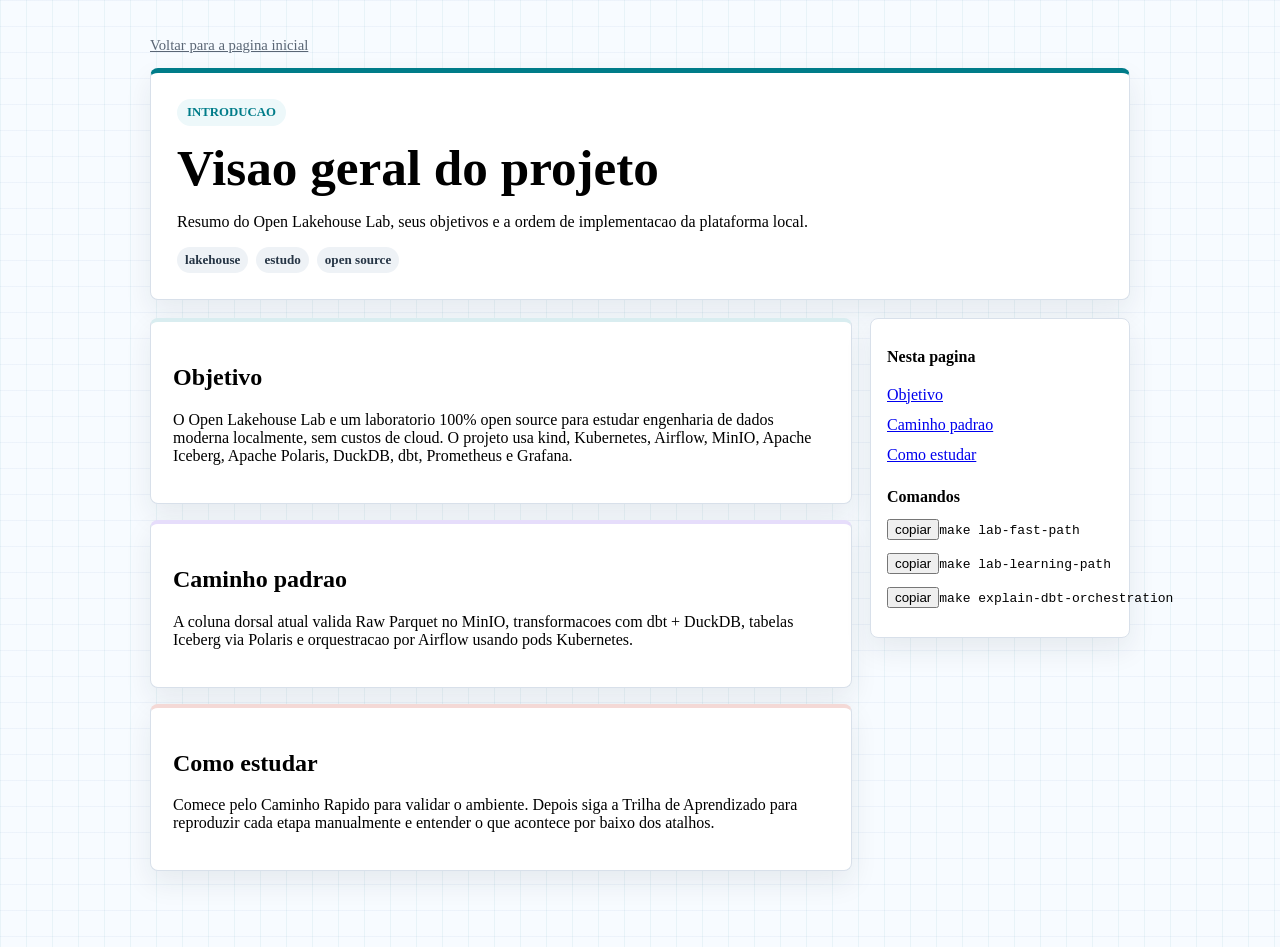
==== docs/site/pages/doc.html @ fc007b87 "docs(site): add internal static pages (#36)" ====
<!doctype html>
<html lang="pt-BR">
  <head>
    <meta charset="utf-8" />
    <meta name="viewport" content="width=device-width, initial-scale=1" />
    <title>Open Lakehouse Lab - Documento</title>
    <link rel="stylesheet" href="../assets/site.css" />
  </head>
  <body>
    <main class="page-shell">
      <div class="doc-top">
        <a class="crumb" href="../index.html">Voltar para a pagina inicial</a>
        <article class="doc-hero">
          <span class="doc-category" id="doc-category">Documento</span>
          <h1 id="doc-title">Carregando...</h1>
          <p class="lead" id="doc-summary"></p>
          <div class="tags" id="doc-tags"></div>
        </article>
      </div>

      <div class="doc-grid">
        <div class="doc-main" id="doc-sections"></div>
        <aside class="doc-aside">
          <div class="side-panel">
            <h2>Nesta pagina</h2>
            <div id="doc-toc"></div>
            <h2 style="margin-top: 18px">Comandos</h2>
            <div id="doc-commands"></div>
          </div>
        </aside>
      </div>
    </main>

    <script src="../assets/docs-data.js"></script>
    <script>
      const params = new URLSearchParams(window.location.search);
      const key = params.get("doc") || "overview";
      const docs = window.OPEN_LAKEHOUSE_DOCS || {};
      const doc = docs[key] || docs.overview;
      const escapeHtml = (value) =>
        String(value)
          .replaceAll("&", "&amp;")
          .replaceAll("<", "&lt;")
          .replaceAll(">", "&gt;")
          .replaceAll('"', "&quot;")
          .replaceAll("'", "&#039;");

      document.title = `Open Lakehouse Lab - ${doc.title}`;
      document.getElementById("doc-category").textContent = doc.category;
      document.getElementById("doc-title").textContent = doc.title;
      document.getElementById("doc-summary").textContent = doc.summary;

      const tags = document.getElementById("doc-tags");
      tags.innerHTML = (doc.tags || [])
        .map((tag) => `<span class="tag">${escapeHtml(tag)}</span>`)
        .join("");

      const sections = document.getElementById("doc-sections");
      const toc = document.getElementById("doc-toc");
      sections.innerHTML = (doc.sections || [])
        .map((section, index) => {
          const id = `sec-${index + 1}`;
          return `<section class="doc-section" id="${id}"><h2>${escapeHtml(section.title)}</h2><p>${escapeHtml(section.body)}</p></section>`;
        })
        .join("");
      toc.innerHTML = (doc.sections || [])
        .map((section, index) => `<a href="#sec-${index + 1}">${escapeHtml(section.title)}</a>`)
        .join("");

      const commands = document.getElementById("doc-commands");
      commands.innerHTML = (doc.commands || [])
        .map(
          (command) =>
            `<pre><button class="copy" type="button">copiar</button><code>${escapeHtml(command)}</code></pre>`,
        )
        .join("");
    </script>
    <script src="../assets/site.js"></script>
  </body>
</html>
---- docs/site/assets/site.css ----
:root {
  --ink: #17202a;
  --muted: #5a6675;
  --line: #d8e0ea;
  --surface: #ffffff;
  --page: #f7fbff;
  --nav: #101820;
  --teal: #007c89;
  --mint: #1f9d77;
  --coral: #c84f4f;
  --amber: #b46a00;
  --blue: #315fad;
  --violet: #6a55a3;
  --code: #0c1117;
  --code-text: #e8edf4;
  --radius: 8px;
  --shadow: 0 12px 28px rgba(20, 32, 46, 0.08);
}

body {
  background:
    linear-gradient(90deg, rgba(0, 124, 137, 0.06) 1px, transparent 1px),
    linear-gradient(180deg, rgba(49, 95, 173, 0.05) 1px, transparent 1px),
    var(--page);
  background-size: 26px 26px;
}

.intro {
  position: relative;
  overflow: hidden;
  border-top: 5px solid var(--teal);
}

.intro::after {
  content: "LAB";
  position: absolute;
  right: 22px;
  bottom: 18px;
  color: rgba(0, 124, 137, 0.08);
  font-size: 5rem;
  font-weight: 900;
  line-height: 1;
}

.eyebrow {
  display: inline-flex;
  align-items: center;
  gap: 8px;
  border: 1px solid #bfe4e9;
  border-radius: 999px;
  background: #edf8fa;
  padding: 6px 10px;
}

.eyebrow::before {
  content: "";
  display: inline-block;
  width: 8px;
  height: 8px;
  border-radius: 50%;
  background: var(--mint);
}

.button {
  box-shadow: 0 4px 0 #005c65;
  transform: translateY(0);
  transition:
    filter 0.15s ease,
    transform 0.15s ease,
    box-shadow 0.15s ease;
}

.button.secondary {
  box-shadow: 0 4px 0 #b8d8dd;
}

.button:hover {
  transform: translateY(1px);
  box-shadow: 0 3px 0 #005c65;
}

.button.secondary:hover {
  box-shadow: 0 3px 0 #b8d8dd;
}

section {
  border-top: 4px solid #d9edf0;
}

section:nth-of-type(3n + 1) {
  border-top-color: #d9edf0;
}

section:nth-of-type(3n + 2) {
  border-top-color: #e6ddfb;
}

section:nth-of-type(3n) {
  border-top-color: #f4d9d6;
}

.tile {
  position: relative;
  overflow: hidden;
}

.tile::before {
  content: "";
  position: absolute;
  inset: 0 auto 0 0;
  width: 5px;
  background: var(--teal);
}

.tile:nth-child(2n)::before {
  background: var(--violet);
}

.tile:nth-child(3n)::before {
  background: var(--coral);
}

.mark.violet {
  background: var(--violet);
}

.mark.coral {
  background: var(--coral);
}

.mission-board {
  display: grid;
  grid-template-columns: repeat(4, minmax(0, 1fr));
  gap: 12px;
  margin-top: 18px;
}

.mission {
  min-height: 142px;
  border: 1px solid var(--line);
  border-radius: var(--radius);
  background: #ffffff;
  padding: 14px;
}

.mission b {
  display: block;
  margin-bottom: 8px;
}

.mission span {
  color: var(--muted);
  font-size: 0.93rem;
}

.mission-code {
  display: inline-flex;
  align-items: center;
  justify-content: center;
  min-width: 42px;
  min-height: 30px;
  margin-bottom: 12px;
  border-radius: 6px;
  background: #edf8fa;
  color: var(--teal);
  font-weight: 900;
}

.project-map {
  display: grid;
  grid-template-columns: repeat(3, minmax(0, 1fr));
  gap: 14px;
}

.dir-card {
  border: 1px solid var(--line);
  border-radius: var(--radius);
  background: #fbfcfe;
  padding: 14px;
}

.dir-card code {
  display: inline-block;
  margin-bottom: 8px;
  font-weight: 800;
}

.dir-card p {
  color: var(--muted);
  font-size: 0.94rem;
}

.page-shell {
  max-width: 980px;
  margin: 0 auto;
  padding: 28px 18px 68px;
}

.doc-top {
  margin-bottom: 18px;
}

.crumb {
  display: inline-flex;
  margin-bottom: 14px;
  color: var(--muted);
  font-size: 0.92rem;
}

.doc-hero {
  border: 1px solid var(--line);
  border-top: 5px solid var(--teal);
  border-radius: var(--radius);
  background: var(--surface);
  box-shadow: var(--shadow);
  padding: 26px;
}

.doc-hero h1 {
  margin: 0;
  font-size: clamp(2rem, 5vw, 3.2rem);
}

.doc-category {
  display: inline-flex;
  margin-bottom: 12px;
  border-radius: 999px;
  background: #edf8fa;
  padding: 6px 10px;
  color: var(--teal);
  font-size: 0.8rem;
  font-weight: 800;
  text-transform: uppercase;
}

.doc-grid {
  display: grid;
  grid-template-columns: minmax(0, 1fr) 260px;
  gap: 18px;
  margin-top: 18px;
}

.doc-main,
.doc-aside {
  min-width: 0;
}

.doc-section {
  border: 1px solid var(--line);
  border-top: 4px solid #d9edf0;
  border-radius: var(--radius);
  background: var(--surface);
  box-shadow: var(--shadow);
  padding: 22px;
}

.doc-section + .doc-section {
  margin-top: 16px;
}

.doc-section:nth-child(2n) {
  border-top-color: #e6ddfb;
}

.side-panel {
  position: sticky;
  top: 18px;
  border: 1px solid var(--line);
  border-radius: var(--radius);
  background: #ffffff;
  box-shadow: var(--shadow);
  padding: 16px;
}

.side-panel h2 {
  font-size: 1rem;
}

.side-panel a {
  display: block;
  padding: 6px 0;
}

.tags {
  display: flex;
  flex-wrap: wrap;
  gap: 8px;
  margin-top: 12px;
}

.tag {
  border-radius: 999px;
  background: #eef2f6;
  padding: 5px 8px;
  color: #263545;
  font-size: 0.82rem;
  font-weight: 700;
}

@media (max-width: 980px) {
  .mission-board,
  .project-map,
  .doc-grid {
    grid-template-columns: 1fr;
  }

  .side-panel {
    position: static;
  }
}
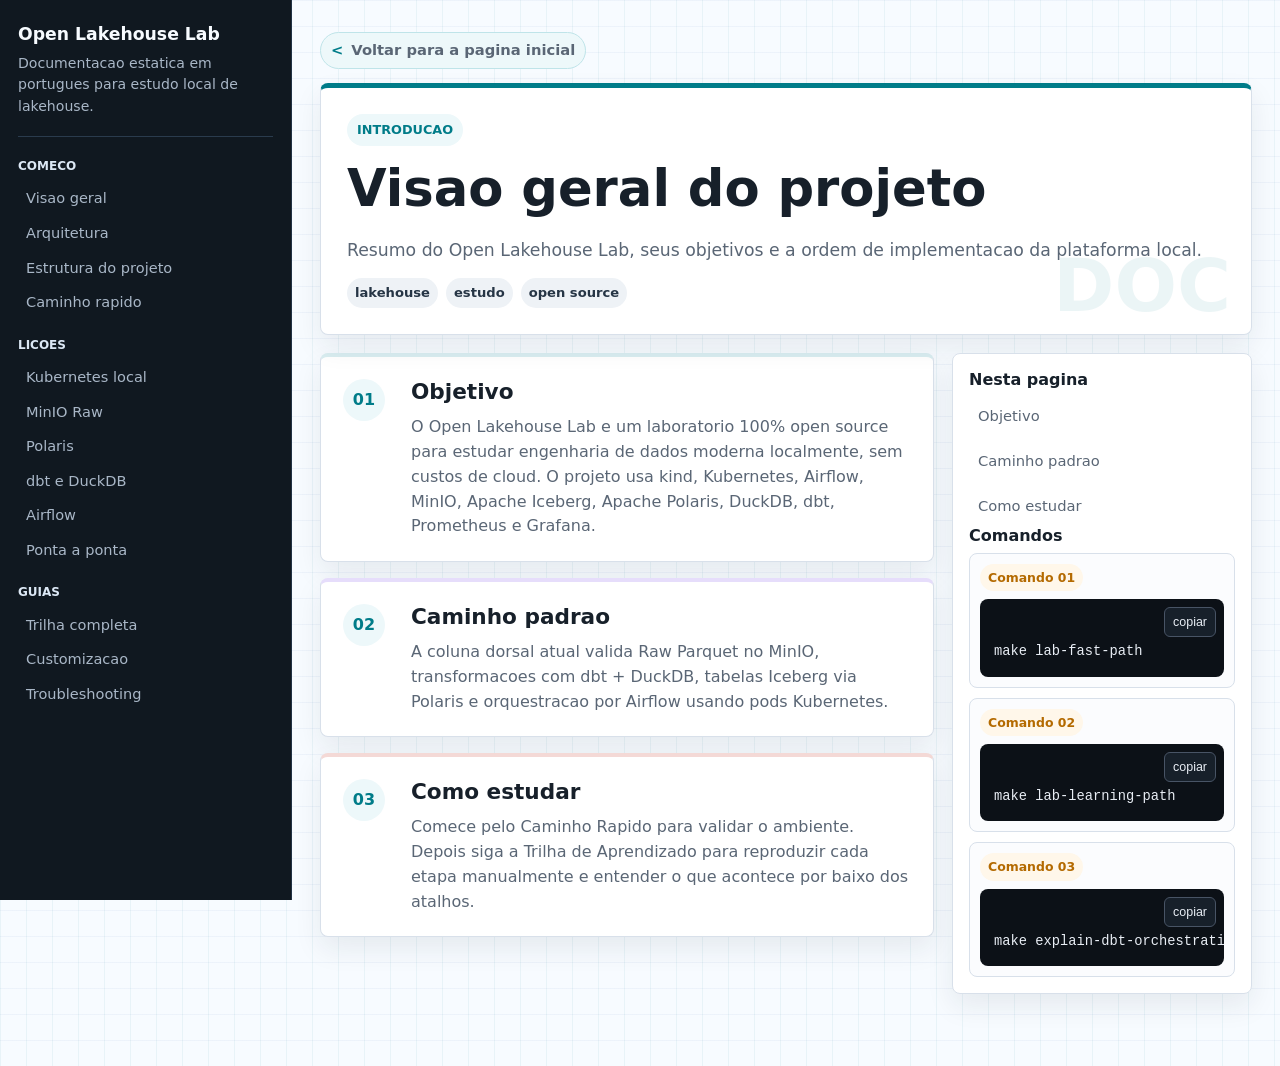
==== commit 35792642: "docs(site): align internal documentation pages (#36)" ====
--- a/docs/site/pages/doc.html
+++ b/docs/site/pages/doc.html
@@ -6,30 +6,65 @@
     <title>Open Lakehouse Lab - Documento</title>
     <link rel="stylesheet" href="../assets/site.css" />
   </head>
-  <body>
-    <main class="page-shell">
-      <div class="doc-top">
-        <a class="crumb" href="../index.html">Voltar para a pagina inicial</a>
-        <article class="doc-hero">
-          <span class="doc-category" id="doc-category">Documento</span>
-          <h1 id="doc-title">Carregando...</h1>
-          <p class="lead" id="doc-summary"></p>
-          <div class="tags" id="doc-tags"></div>
-        </article>
-      </div>
+  <body class="doc-page">
+    <div class="layout doc-layout">
+      <aside class="sidebar" aria-label="Navegacao principal">
+        <div class="brand">
+          <strong>Open Lakehouse Lab</strong>
+          <span>Documentacao estatica em portugues para estudo local de lakehouse.</span>
+        </div>
+        <nav>
+          <div class="nav-group">
+            <h2>Comeco</h2>
+            <a href="../index.html#visao-geral">Visao geral</a>
+            <a href="../index.html#arquitetura">Arquitetura</a>
+            <a href="../index.html#estrutura">Estrutura do projeto</a>
+            <a href="../index.html#caminho-rapido">Caminho rapido</a>
+          </div>
+          <div class="nav-group">
+            <h2>Licoes</h2>
+            <a href="doc.html?doc=lesson-kind">Kubernetes local</a>
+            <a href="doc.html?doc=lesson-minio">MinIO Raw</a>
+            <a href="doc.html?doc=lesson-polaris">Polaris</a>
+            <a href="doc.html?doc=lesson-dbt">dbt e DuckDB</a>
+            <a href="doc.html?doc=lesson-airflow">Airflow</a>
+            <a href="doc.html?doc=lesson-e2e">Ponta a ponta</a>
+          </div>
+          <div class="nav-group">
+            <h2>Guias</h2>
+            <a href="doc.html?doc=learning-path">Trilha completa</a>
+            <a href="doc.html?doc=customization">Customizacao</a>
+            <a href="doc.html?doc=troubleshooting">Troubleshooting</a>
+          </div>
+        </nav>
+      </aside>
 
-      <div class="doc-grid">
-        <div class="doc-main" id="doc-sections"></div>
-        <aside class="doc-aside">
-          <div class="side-panel">
-            <h2>Nesta pagina</h2>
-            <div id="doc-toc"></div>
-            <h2 style="margin-top: 18px">Comandos</h2>
-            <div id="doc-commands"></div>
+      <main>
+        <div class="content">
+          <div class="doc-top">
+            <a class="crumb" href="../index.html">Voltar para a pagina inicial</a>
+            <article class="doc-hero">
+              <span class="doc-category" id="doc-category">Documento</span>
+              <h1 id="doc-title">Carregando...</h1>
+              <p class="lead" id="doc-summary"></p>
+              <div class="tags" id="doc-tags"></div>
+            </article>
           </div>
-        </aside>
-      </div>
-    </main>
+
+          <div class="doc-grid">
+            <div class="doc-main" id="doc-sections"></div>
+            <aside class="doc-aside">
+              <div class="side-panel">
+                <h2>Nesta pagina</h2>
+                <div class="toc-list" id="doc-toc"></div>
+                <h2 class="side-heading">Comandos</h2>
+                <div class="command-list" id="doc-commands"></div>
+              </div>
+            </aside>
+          </div>
+        </div>
+      </main>
+    </div>
 
     <script src="../assets/docs-data.js"></script>
     <script>
@@ -60,7 +95,8 @@
       sections.innerHTML = (doc.sections || [])
         .map((section, index) => {
           const id = `sec-${index + 1}`;
-          return `<section class="doc-section" id="${id}"><h2>${escapeHtml(section.title)}</h2><p>${escapeHtml(section.body)}</p></section>`;
+          const step = String(index + 1).padStart(2, "0");
+          return `<section class="doc-section" id="${id}"><span class="doc-step">${step}</span><div class="doc-section-copy"><h2>${escapeHtml(section.title)}</h2><p>${escapeHtml(section.body)}</p></div></section>`;
         })
         .join("");
       toc.innerHTML = (doc.sections || [])
@@ -70,8 +106,8 @@
       const commands = document.getElementById("doc-commands");
       commands.innerHTML = (doc.commands || [])
         .map(
-          (command) =>
-            `<pre><button class="copy" type="button">copiar</button><code>${escapeHtml(command)}</code></pre>`,
+          (command, index) =>
+            `<div class="command-card"><span>Comando ${String(index + 1).padStart(2, "0")}</span><pre><button class="copy" type="button">copiar</button><code>${escapeHtml(command)}</code></pre></div>`,
         )
         .join("");
     </script>
--- a/docs/site/assets/site.css
+++ b/docs/site/assets/site.css
@@ -1,15 +1,19 @@
 :root {
+  color-scheme: light;
   --ink: #17202a;
   --muted: #5a6675;
   --line: #d8e0ea;
   --surface: #ffffff;
   --page: #f7fbff;
   --nav: #101820;
+  --nav-muted: #a9b7c7;
   --teal: #007c89;
+  --green: #2f7d32;
   --mint: #1f9d77;
   --coral: #c84f4f;
   --amber: #b46a00;
   --blue: #315fad;
+  --rose: #a83252;
   --violet: #6a55a3;
   --code: #0c1117;
   --code-text: #e8edf4;
@@ -17,12 +21,139 @@
   --shadow: 0 12px 28px rgba(20, 32, 46, 0.08);
 }
 
+* {
+  box-sizing: border-box;
+}
+
+html {
+  scroll-behavior: smooth;
+}
+
 body {
+  margin: 0;
+  color: var(--ink);
   background:
     linear-gradient(90deg, rgba(0, 124, 137, 0.06) 1px, transparent 1px),
     linear-gradient(180deg, rgba(49, 95, 173, 0.05) 1px, transparent 1px),
     var(--page);
   background-size: 26px 26px;
+  font-family:
+    Inter, ui-sans-serif, system-ui, -apple-system, BlinkMacSystemFont, "Segoe UI",
+    sans-serif;
+  line-height: 1.55;
+}
+
+a {
+  color: var(--teal);
+  text-decoration: none;
+}
+
+a:hover {
+  text-decoration: underline;
+}
+
+h1,
+h2,
+h3,
+h4 {
+  letter-spacing: 0;
+  line-height: 1.2;
+  overflow-wrap: anywhere;
+}
+
+p {
+  margin: 0 0 14px;
+}
+
+code {
+  border-radius: 5px;
+  background: #eef2f6;
+  padding: 1px 5px;
+  color: #152033;
+  font-family:
+    "SFMono-Regular", Consolas, "Liberation Mono", Menlo, monospace;
+  font-size: 0.92em;
+}
+
+.layout {
+  display: grid;
+  grid-template-columns: 292px minmax(0, 1fr);
+  min-height: 100vh;
+}
+
+.sidebar {
+  position: sticky;
+  top: 0;
+  height: 100vh;
+  overflow-y: auto;
+  background: var(--nav);
+  color: #f7fbff;
+  border-right: 1px solid #223244;
+  padding: 24px 18px;
+}
+
+.brand {
+  margin-bottom: 22px;
+  padding-bottom: 18px;
+  border-bottom: 1px solid #2a3b4d;
+}
+
+.brand strong {
+  display: block;
+  font-size: 1.08rem;
+  line-height: 1.25;
+}
+
+.brand span {
+  display: block;
+  margin-top: 7px;
+  color: var(--nav-muted);
+  font-size: 0.88rem;
+}
+
+.nav-group {
+  margin: 0 0 18px;
+}
+
+.nav-group h2 {
+  margin: 0 0 8px;
+  color: #dce8f5;
+  font-size: 0.75rem;
+  font-weight: 700;
+  letter-spacing: 0;
+  text-transform: uppercase;
+}
+
+.nav-group a {
+  display: block;
+  padding: 6px 8px;
+  border-radius: 6px;
+  color: var(--nav-muted);
+  font-size: 0.91rem;
+}
+
+.nav-group a:hover,
+.nav-group a:focus {
+  background: #1b2a38;
+  color: #ffffff;
+  text-decoration: none;
+}
+
+main {
+  min-width: 0;
+}
+
+.content {
+  max-width: 1180px;
+  margin: 0 auto;
+  padding: 32px 28px 72px;
+}
+
+.lead {
+  max-width: 880px;
+  margin-top: 18px;
+  color: var(--muted);
+  font-size: 1.08rem;
 }
 
 .intro {
@@ -151,6 +282,7 @@
 .mission span {
   color: var(--muted);
   font-size: 0.93rem;
+  overflow-wrap: anywhere;
 }
 
 .mission-code {
@@ -188,6 +320,7 @@
 .dir-card p {
   color: var(--muted);
   font-size: 0.94rem;
+  overflow-wrap: anywhere;
 }
 
 .page-shell {
@@ -202,12 +335,28 @@
 
 .crumb {
   display: inline-flex;
+  align-items: center;
+  min-height: 34px;
   margin-bottom: 14px;
+  border: 1px solid #bfe4e9;
+  border-radius: 999px;
+  background: #edf8fa;
+  padding: 6px 10px;
   color: var(--muted);
   font-size: 0.92rem;
+  font-weight: 700;
+}
+
+.crumb::before {
+  content: "<";
+  margin-right: 8px;
+  color: var(--teal);
+  font-weight: 900;
 }
 
 .doc-hero {
+  position: relative;
+  overflow: hidden;
   border: 1px solid var(--line);
   border-top: 5px solid var(--teal);
   border-radius: var(--radius);
@@ -216,9 +365,30 @@
   padding: 26px;
 }
 
+.doc-hero::after {
+  content: "DOC";
+  position: absolute;
+  right: 20px;
+  bottom: 12px;
+  color: rgba(0, 124, 137, 0.08);
+  font-size: 4.6rem;
+  font-weight: 900;
+  line-height: 1;
+}
+
 .doc-hero h1 {
+  position: relative;
   margin: 0;
-  font-size: clamp(2rem, 5vw, 3.2rem);
+  max-width: 840px;
+  font-size: clamp(2rem, 4vw, 3.6rem);
+  z-index: 1;
+}
+
+.doc-hero .lead,
+.doc-hero .tags,
+.doc-category {
+  position: relative;
+  z-index: 1;
 }
 
 .doc-category {
@@ -235,7 +405,7 @@
 
 .doc-grid {
   display: grid;
-  grid-template-columns: minmax(0, 1fr) 260px;
+  grid-template-columns: minmax(0, 1fr) 300px;
   gap: 18px;
   margin-top: 18px;
 }
@@ -246,12 +416,42 @@
 }
 
 .doc-section {
+  display: grid;
+  grid-template-columns: 52px minmax(0, 1fr);
+  gap: 16px;
+  align-items: start;
   border: 1px solid var(--line);
   border-top: 4px solid #d9edf0;
   border-radius: var(--radius);
   background: var(--surface);
   box-shadow: var(--shadow);
   padding: 22px;
+}
+
+.doc-step {
+  display: grid;
+  width: 42px;
+  height: 42px;
+  place-items: center;
+  border-radius: 50%;
+  background: #edf8fa;
+  color: var(--teal);
+  font-weight: 900;
+}
+
+.doc-section-copy {
+  min-width: 0;
+}
+
+.doc-section h2 {
+  margin: 0 0 10px;
+  font-size: 1.35rem;
+}
+
+.doc-section p {
+  margin: 0;
+  color: var(--muted);
+  overflow-wrap: anywhere;
 }
 
 .doc-section + .doc-section {
@@ -273,12 +473,93 @@
 }
 
 .side-panel h2 {
+  margin: 0 0 8px;
   font-size: 1rem;
 }
 
-.side-panel a {
+.side-heading {
+  margin-top: 18px;
+}
+
+.toc-list {
+  display: grid;
+  gap: 6px;
+}
+
+.toc-list a {
   display: block;
-  padding: 6px 0;
+  border: 1px solid transparent;
+  border-radius: 6px;
+  padding: 7px 8px;
+  color: var(--muted);
+  font-size: 0.92rem;
+  overflow-wrap: anywhere;
+}
+
+.toc-list a:hover,
+.toc-list a:focus {
+  border-color: #cfe5e9;
+  background: #edf8fa;
+  color: var(--teal);
+  text-decoration: none;
+}
+
+.command-list {
+  display: grid;
+  gap: 10px;
+}
+
+.command-card {
+  min-width: 0;
+  border: 1px solid var(--line);
+  border-radius: var(--radius);
+  background: #fbfcfe;
+  padding: 10px;
+}
+
+.command-card > span {
+  display: inline-flex;
+  margin-bottom: 8px;
+  border-radius: 999px;
+  background: #fff7ea;
+  padding: 4px 8px;
+  color: var(--amber);
+  font-size: 0.78rem;
+  font-weight: 800;
+}
+
+.doc-page pre {
+  position: relative;
+  overflow-x: auto;
+  margin: 0;
+  border-radius: var(--radius);
+  background: var(--code);
+  color: var(--code-text);
+  padding: 42px 14px 14px;
+}
+
+.doc-page pre code {
+  display: block;
+  background: transparent;
+  color: inherit;
+  padding: 0;
+  font-size: 0.86rem;
+  line-height: 1.55;
+  white-space: pre;
+}
+
+.doc-page .copy {
+  position: absolute;
+  top: 8px;
+  right: 8px;
+  border: 1px solid #485465;
+  border-radius: 6px;
+  background: #17202a;
+  color: #e8edf4;
+  cursor: pointer;
+  font-size: 0.78rem;
+  min-height: 30px;
+  padding: 4px 8px;
 }
 
 .tags {
@@ -297,7 +578,31 @@
   font-weight: 700;
 }
 
+.node b,
+.node span,
+.tile,
+.mission,
+.dir-card,
+.doc-section,
+.side-panel {
+  overflow-wrap: anywhere;
+}
+
 @media (max-width: 980px) {
+  .layout {
+    display: block;
+  }
+
+  .sidebar {
+    position: static;
+    height: auto;
+    padding: 18px;
+  }
+
+  .content {
+    padding: 20px 14px 48px;
+  }
+
   .mission-board,
   .project-map,
   .doc-grid {
@@ -307,4 +612,13 @@
   .side-panel {
     position: static;
   }
-}
+
+  .doc-section {
+    grid-template-columns: 1fr;
+  }
+
+  .doc-step {
+    width: 36px;
+    height: 36px;
+  }
+}
